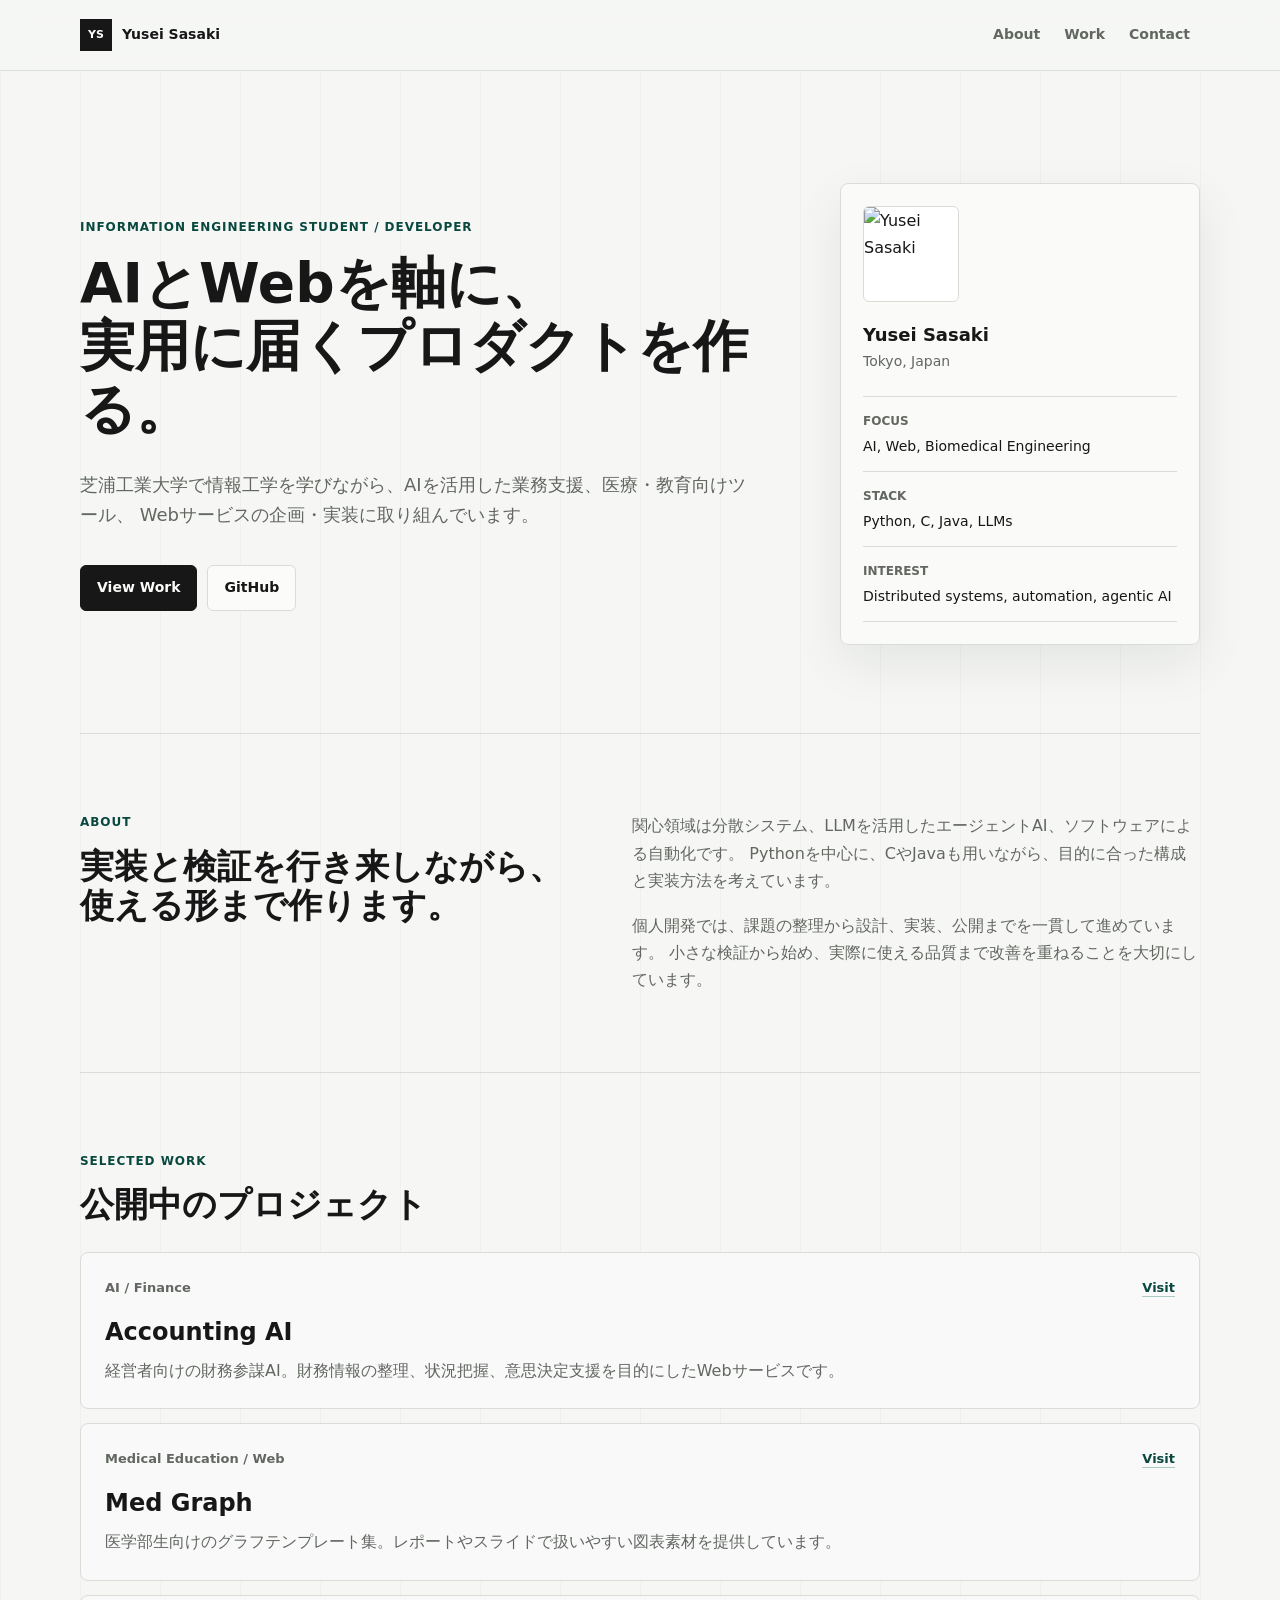
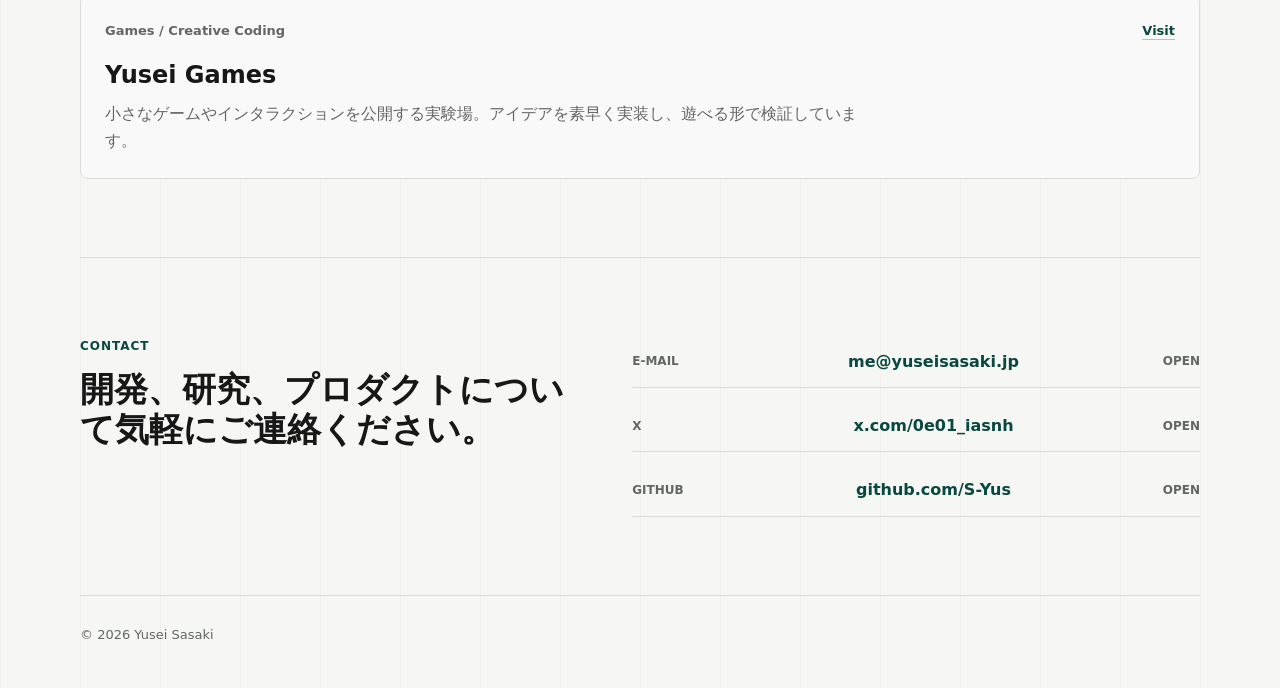
==== index.html @ c2717a56 "Align about section with technical interests" ====
<!DOCTYPE html>
<html lang="ja">
<head>
  <meta charset="UTF-8" />
  <meta name="viewport" content="width=device-width, initial-scale=1.0" />
  <meta
    name="description"
    content="Yusei Sasakiのポートフォリオ。AI、Web開発、医療・教育領域のプロジェクトを掲載しています。"
  />
  <meta property="og:title" content="Yusei Sasaki | Portfolio" />
  <meta
    property="og:description"
    content="AI、Web開発、医療・教育領域を中心にした開発実績とプロフィール。"
  />
  <meta property="og:type" content="website" />
  <meta property="og:url" content="https://yuseisasaki.jp" />
  <title>Yusei Sasaki | Portfolio</title>
  <link rel="preconnect" href="https://github.com" />
  <link rel="stylesheet" href="style.css?v=20260613-3" />
</head>
<body>
  <header class="site-header">
    <a class="brand" href="#top" aria-label="Yusei Sasaki home">
      <span class="brand-mark">YS</span>
      <span>Yusei Sasaki</span>
    </a>
    <nav class="nav" aria-label="Primary navigation">
      <a href="#about">About</a>
      <a href="#work">Work</a>
      <a href="#contact">Contact</a>
    </nav>
  </header>

  <main id="top">
    <section class="hero" aria-labelledby="hero-title">
      <div class="hero-copy">
        <p class="eyebrow">Information Engineering Student / Developer</p>
        <h1 id="hero-title">AIとWebを軸に、<span class="keep-word">実用に届く</span>プロダクトを作る。</h1>
        <p class="lead">
          芝浦工業大学で情報工学を学びながら、AIを活用した業務支援、医療・教育向けツール、
          Webサービスの企画・実装に取り組んでいます。
        </p>
        <div class="hero-actions" aria-label="Links">
          <a class="button primary" href="#work">View Work</a>
          <a class="button" href="https://github.com/S-Yus" target="_blank" rel="noopener noreferrer">
            GitHub
          </a>
        </div>
      </div>

      <aside class="profile-panel" aria-label="Profile summary">
        <img
          class="avatar"
          src="https://github.com/S-Yus.png"
          alt="Yusei Sasaki"
          width="96"
          height="96"
        />
        <div>
          <p class="profile-name">Yusei Sasaki</p>
          <p class="profile-text">Tokyo, Japan</p>
        </div>
        <dl class="facts">
          <div>
            <dt>Focus</dt>
            <dd>AI, Web, Biomedical Engineering</dd>
          </div>
          <div>
            <dt>Stack</dt>
            <dd>Python, C, Java, LLMs</dd>
          </div>
          <div>
            <dt>Interest</dt>
            <dd>Distributed systems, automation, agentic AI</dd>
          </div>
        </dl>
      </aside>
    </section>

    <section id="about" class="section split-section">
      <div>
        <p class="section-label">About</p>
        <h2>実装と検証を行き来しながら、使える形まで作ります。</h2>
      </div>
      <div class="section-body">
        <p>
          関心領域は分散システム、LLMを活用したエージェントAI、ソフトウェアによる自動化です。
          Pythonを中心に、CやJavaも用いながら、目的に合った構成と実装方法を考えています。
        </p>
        <p>
          個人開発では、課題の整理から設計、実装、公開までを一貫して進めています。
          小さな検証から始め、実際に使える品質まで改善を重ねることを大切にしています。
        </p>
      </div>
    </section>

    <section id="work" class="section">
      <div class="section-heading">
        <p class="section-label">Selected Work</p>
        <h2>公開中のプロジェクト</h2>
      </div>

      <div class="project-list">
        <article class="project-card">
          <div class="project-meta">
            <span>AI / Finance</span>
            <a href="https://accounting-ai.jp" target="_blank" rel="noopener noreferrer">Visit</a>
          </div>
          <h3>Accounting AI</h3>
          <p>
            経営者向けの財務参謀AI。財務情報の整理、状況把握、意思決定支援を目的にしたWebサービスです。
          </p>
        </article>

        <article class="project-card">
          <div class="project-meta">
            <span>Medical Education / Web</span>
            <a href="https://med-graph.com" target="_blank" rel="noopener noreferrer">Visit</a>
          </div>
          <h3>Med Graph</h3>
          <p>
            医学部生向けのグラフテンプレート集。レポートやスライドで扱いやすい図表素材を提供しています。
          </p>
        </article>

        <article class="project-card">
          <div class="project-meta">
            <span>Games / Creative Coding</span>
            <a href="https://yusei-games.com" target="_blank" rel="noopener noreferrer">Visit</a>
          </div>
          <h3>Yusei Games</h3>
          <p>
            小さなゲームやインタラクションを公開する実験場。アイデアを素早く実装し、遊べる形で検証しています。
          </p>
        </article>
      </div>
    </section>

    <section id="contact" class="section contact-section">
      <div>
        <p class="section-label">Contact</p>
        <h2>開発、研究、プロダクトについて気軽にご連絡ください。</h2>
      </div>
      <div class="contact-links">
        <a href="mailto:me@yuseisasaki.jp">
          <span>E-mail</span>
          me@yuseisasaki.jp
        </a>
        <a href="https://x.com/0e01_iasnh?s=11" target="_blank" rel="noopener noreferrer">
          <span>X</span>
          x.com/0e01_iasnh
        </a>
        <a href="https://github.com/S-Yus" target="_blank" rel="noopener noreferrer">
          <span>GitHub</span>
          github.com/S-Yus
        </a>
      </div>
    </section>
  </main>

  <footer class="footer">
    <p>&copy; <span id="year"></span> Yusei Sasaki</p>
  </footer>

  <script src="script.js?v=20260613-1"></script>
</body>
</html>
---- style.css ----
:root {
  --bg: #f6f7f5;
  --surface: #fbfbfa;
  --surface-strong: #ffffff;
  --ink: #171717;
  --muted: #626761;
  --line: #d9ddd6;
  --accent: #0f6b5f;
  --accent-dark: #08483f;
  --shadow: 0 18px 50px rgba(17, 24, 22, 0.08);
}

* {
  box-sizing: border-box;
}

html {
  scroll-behavior: smooth;
  scroll-padding-top: 96px;
}

body {
  margin: 0;
  font-family: Inter, ui-sans-serif, system-ui, -apple-system, BlinkMacSystemFont, "Segoe UI", sans-serif;
  color: var(--ink);
  background:
    linear-gradient(90deg, rgba(23, 23, 23, 0.026) 1px, transparent 1px),
    var(--bg);
  background-size: 80px 80px;
  line-height: 1.7;
  text-rendering: optimizeLegibility;
}

img {
  display: block;
  max-width: 100%;
}

a {
  color: inherit;
  text-decoration: none;
}

a:focus-visible,
button:focus-visible {
  outline: 3px solid rgba(15, 107, 95, 0.28);
  outline-offset: 3px;
}

.site-header {
  position: sticky;
  top: 0;
  z-index: 20;
  display: flex;
  align-items: center;
  justify-content: space-between;
  gap: 24px;
  padding: 16px max(24px, calc((100vw - 1120px) / 2));
  background: rgba(246, 247, 245, 0.9);
  border-bottom: 1px solid rgba(217, 221, 214, 0.86);
  backdrop-filter: blur(14px);
}

.brand {
  display: inline-flex;
  align-items: center;
  gap: 10px;
  min-width: max-content;
  font-size: 14px;
  font-weight: 700;
}

.brand-mark {
  display: grid;
  place-items: center;
  width: 32px;
  height: 32px;
  border: 1px solid var(--ink);
  background: var(--ink);
  color: var(--surface);
  font-size: 11px;
}

.nav {
  display: flex;
  align-items: center;
  gap: 4px;
}

.nav a {
  padding: 7px 10px;
  color: var(--muted);
  font-size: 14px;
  font-weight: 600;
}

.nav a:hover {
  color: var(--ink);
}

main {
  width: min(1120px, calc(100% - 48px));
  margin: 0 auto;
}

.hero {
  display: grid;
  grid-template-columns: minmax(0, 1fr) 360px;
  gap: 64px;
  align-items: center;
  padding: 112px 0 88px;
}

.hero-copy {
  max-width: 720px;
}

.eyebrow,
.section-label {
  margin: 0 0 14px;
  color: var(--accent-dark);
  font-size: 12px;
  font-weight: 800;
  letter-spacing: 0.08em;
  text-transform: uppercase;
}

.hero h1,
.section h2 {
  margin: 0;
  max-width: 760px;
  font-weight: 760;
  line-height: 1.15;
}

.hero h1 {
  font-size: clamp(44px, 4.3vw, 56px);
  max-width: 720px;
}

.keep-word {
  white-space: nowrap;
}

.lead {
  max-width: 670px;
  margin: 28px 0 0;
  color: var(--muted);
  font-size: 18px;
}

.hero-actions {
  display: flex;
  flex-wrap: wrap;
  gap: 10px;
  margin-top: 34px;
}

.button {
  display: inline-flex;
  align-items: center;
  justify-content: center;
  min-height: 44px;
  padding: 10px 16px;
  border: 1px solid var(--line);
  border-radius: 6px;
  background: var(--surface);
  color: var(--ink);
  font-size: 14px;
  font-weight: 750;
  transition: border-color 160ms ease, background 160ms ease, color 160ms ease, transform 160ms ease;
}

.button:hover {
  border-color: var(--ink);
  transform: translateY(-1px);
}

.button.primary {
  border-color: var(--ink);
  background: var(--ink);
  color: var(--surface);
}

.button.primary:hover {
  background: var(--accent-dark);
  border-color: var(--accent-dark);
}

.profile-panel {
  padding: 22px;
  border: 1px solid var(--line);
  border-radius: 8px;
  background: rgba(251, 251, 250, 0.9);
  box-shadow: var(--shadow);
}

.avatar {
  width: 96px;
  height: 96px;
  border-radius: 6px;
  border: 1px solid var(--line);
  background: var(--surface-strong);
  object-fit: cover;
}

.profile-name {
  margin: 18px 0 0;
  font-size: 18px;
  font-weight: 780;
}

.profile-text {
  margin: 0;
  color: var(--muted);
  font-size: 14px;
}

.facts {
  display: grid;
  gap: 0;
  margin: 22px 0 0;
  border-top: 1px solid var(--line);
}

.facts div {
  padding: 14px 0;
  border-bottom: 1px solid var(--line);
}

.facts dt {
  color: var(--muted);
  font-size: 12px;
  font-weight: 750;
  text-transform: uppercase;
}

.facts dd {
  margin: 4px 0 0;
  font-size: 14px;
  line-height: 1.55;
}

.section {
  padding: 78px 0;
  border-top: 1px solid var(--line);
}

.split-section,
.contact-section {
  display: grid;
  grid-template-columns: 0.86fr 1fr;
  gap: 64px;
}

.section h2 {
  font-size: 34px;
}

.section-body {
  display: grid;
  gap: 18px;
}

.section-body p {
  margin: 0;
  color: var(--muted);
}

.section-heading {
  margin-bottom: 28px;
}

.project-list {
  display: grid;
  gap: 14px;
}

.project-card {
  padding: 24px;
  border: 1px solid var(--line);
  border-radius: 8px;
  background: rgba(251, 251, 250, 0.82);
  transition: border-color 160ms ease, background 160ms ease, transform 160ms ease;
}

.project-card:hover {
  border-color: rgba(23, 23, 23, 0.55);
  background: var(--surface-strong);
  transform: translateY(-2px);
}

.project-meta {
  display: flex;
  align-items: center;
  justify-content: space-between;
  gap: 16px;
  margin-bottom: 18px;
  color: var(--muted);
  font-size: 13px;
  font-weight: 700;
}

.project-meta a {
  color: var(--accent-dark);
  text-decoration: underline;
  text-decoration-color: rgba(15, 107, 95, 0.34);
  text-underline-offset: 4px;
}

.project-card h3 {
  margin: 0;
  font-size: 24px;
  line-height: 1.25;
}

.project-card p {
  max-width: 760px;
  margin: 10px 0 0;
  color: var(--muted);
}

.contact-links {
  display: grid;
  align-content: start;
  gap: 12px;
}

.contact-links a {
  display: flex;
  align-items: center;
  justify-content: space-between;
  gap: 18px;
  min-height: 52px;
  padding: 12px 0;
  border-bottom: 1px solid var(--line);
  color: var(--accent-dark);
  font-weight: 750;
}

.contact-links span {
  min-width: 72px;
  color: var(--muted);
  font-size: 12px;
  font-weight: 800;
  text-transform: uppercase;
}

.contact-links a::after {
  content: "open";
  color: var(--muted);
  font-size: 12px;
  font-weight: 700;
  text-transform: uppercase;
}

.footer {
  width: min(1120px, calc(100% - 48px));
  margin: 0 auto;
  padding: 28px 0 42px;
  border-top: 1px solid var(--line);
  color: var(--muted);
  font-size: 13px;
}

.footer p {
  margin: 0;
}

@media (max-width: 900px) {
  .hero,
  .split-section,
  .contact-section {
    grid-template-columns: 1fr;
    gap: 34px;
  }

  .hero {
    min-height: auto;
    padding: 72px 0 64px;
  }

  .profile-panel {
    max-width: 520px;
  }

  .hero h1 {
    font-size: 48px;
  }
}

@media (max-width: 620px) {
  .site-header {
    align-items: flex-start;
    flex-direction: column;
    gap: 12px;
    padding: 14px 20px;
  }

  .nav {
    width: 100%;
    justify-content: space-between;
  }

  .nav a {
    padding-inline: 0;
  }

  main,
  .footer {
    width: min(100% - 32px, 1120px);
  }

  .hero {
    padding-top: 54px;
  }

  .hero h1 {
    font-size: 38px;
  }

  .section {
    padding: 58px 0;
  }

  .section h2 {
    font-size: 28px;
  }

  .project-card {
    padding: 20px;
  }

  .project-meta {
    align-items: flex-start;
    flex-direction: column;
    gap: 8px;
  }

  .contact-links a {
    align-items: flex-start;
    flex-direction: column;
    gap: 4px;
  }
}
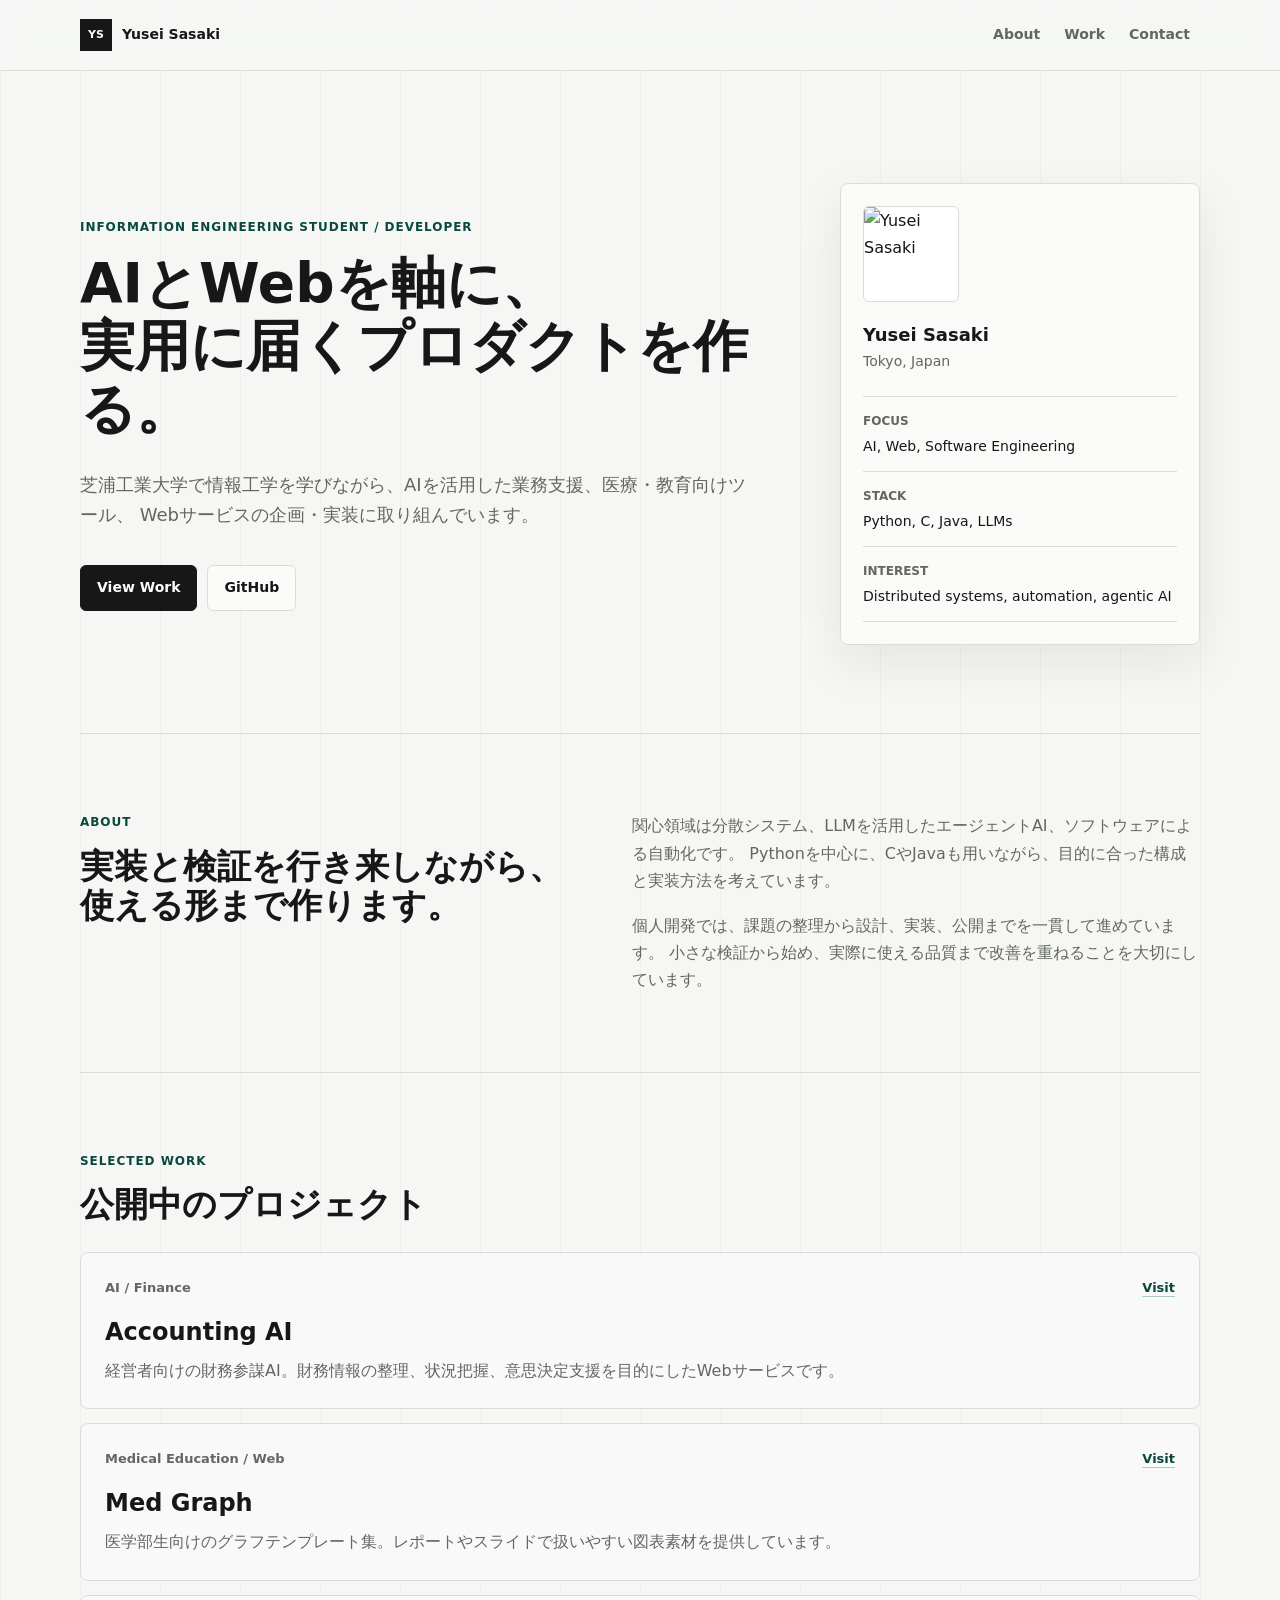
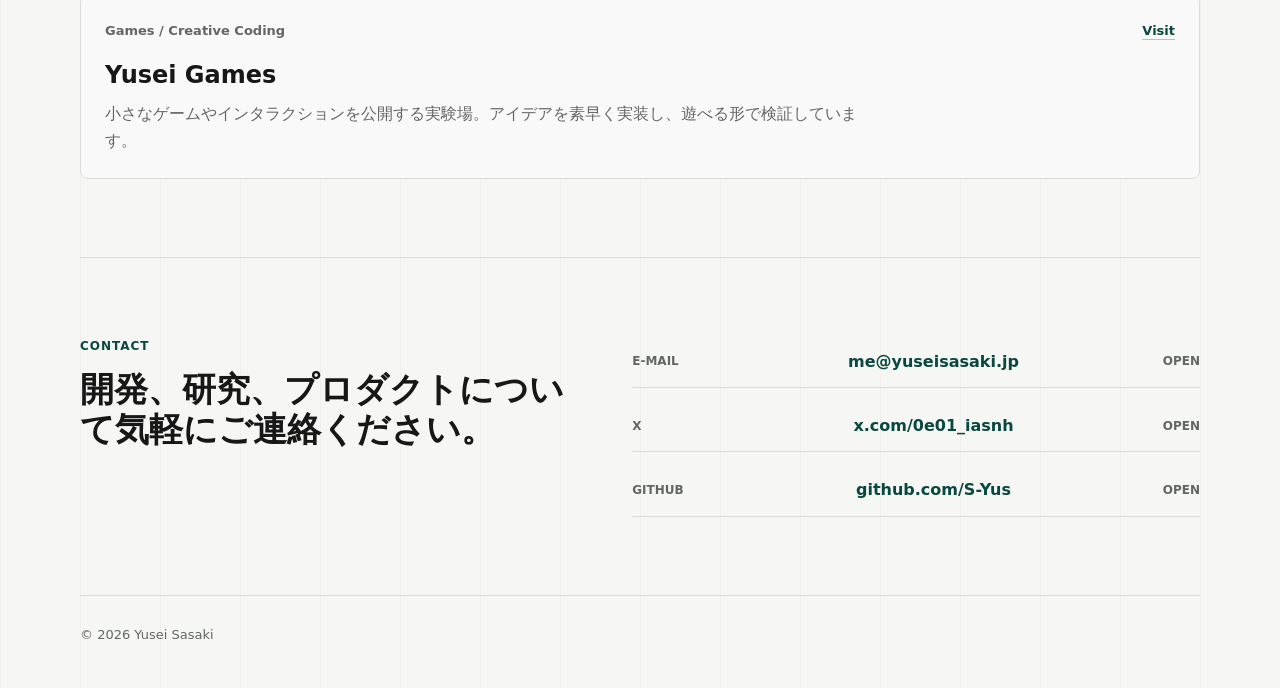
==== commit 4939bda9: "Update profile focus" ====
--- a/index.html
+++ b/index.html
@@ -63,7 +63,7 @@
         <dl class="facts">
           <div>
             <dt>Focus</dt>
-            <dd>AI, Web, Biomedical Engineering</dd>
+            <dd>AI, Web, Software Engineering</dd>
           </div>
           <div>
             <dt>Stack</dt>
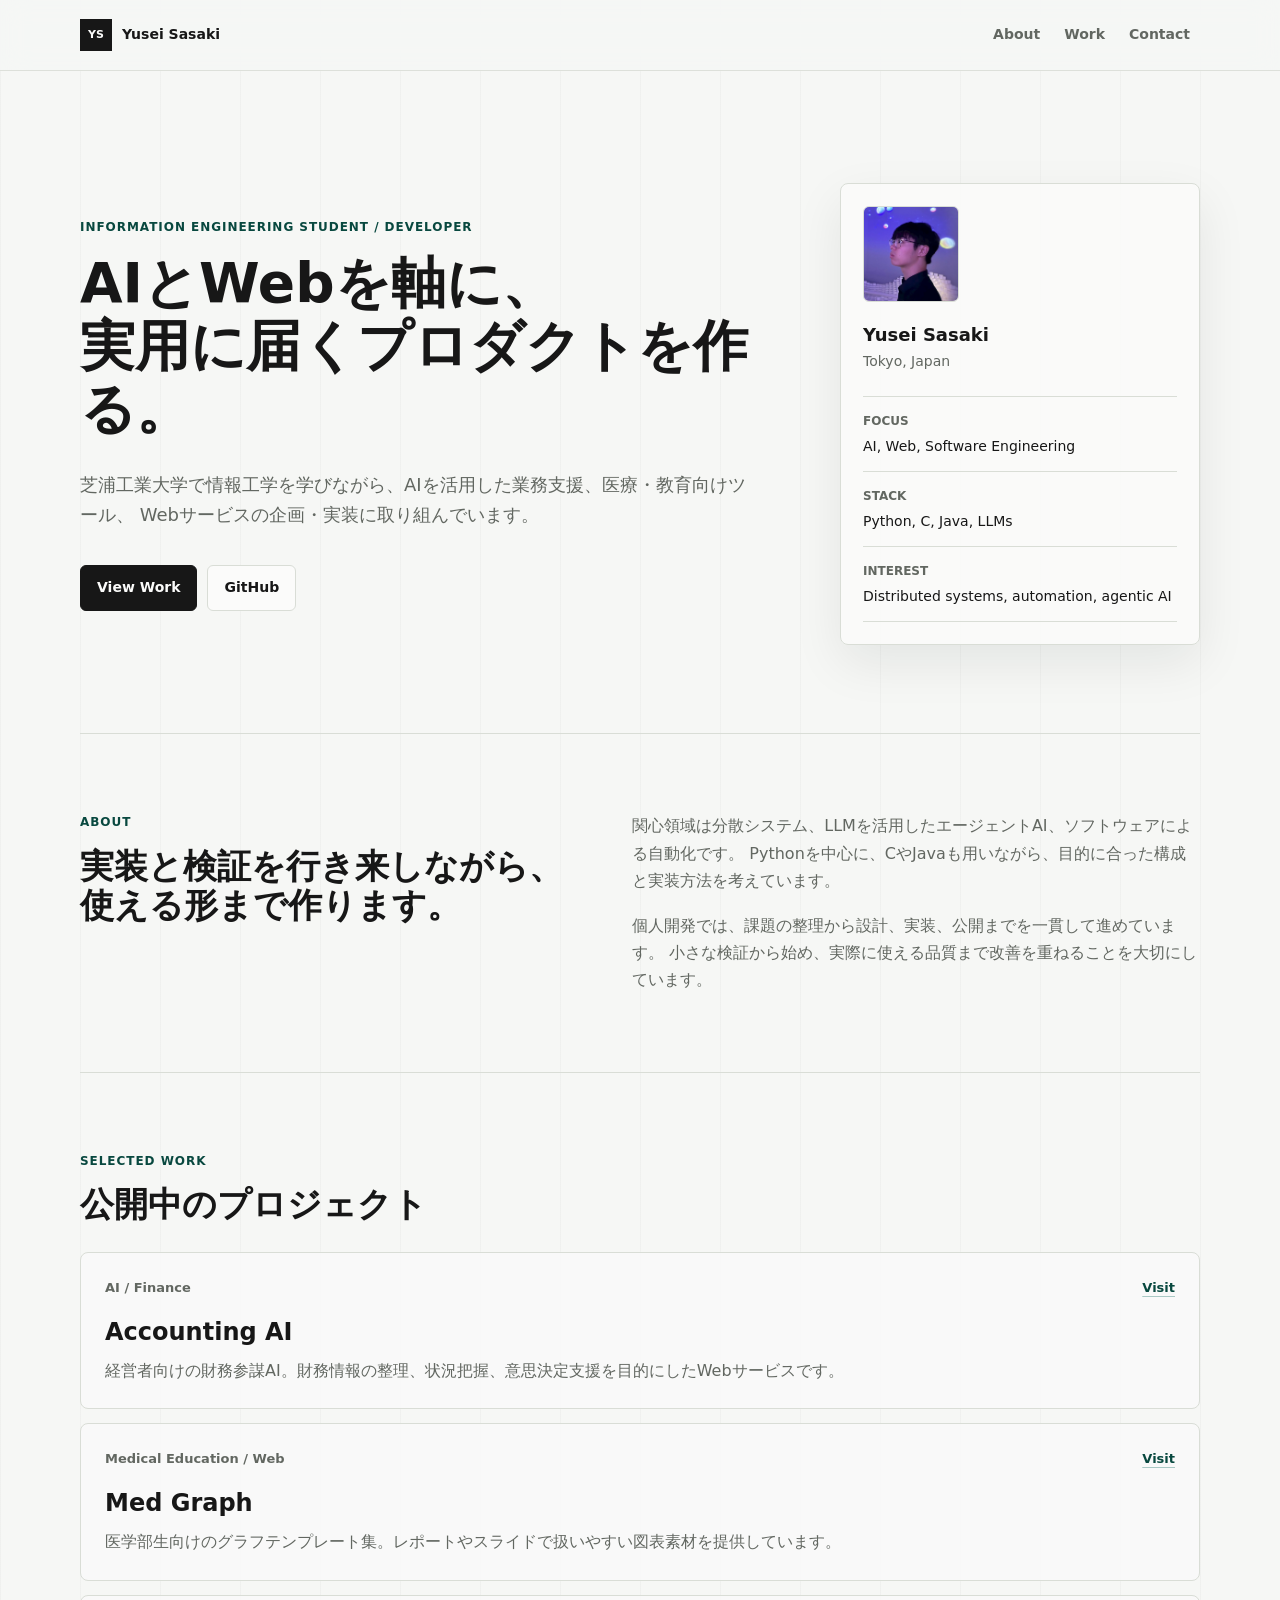
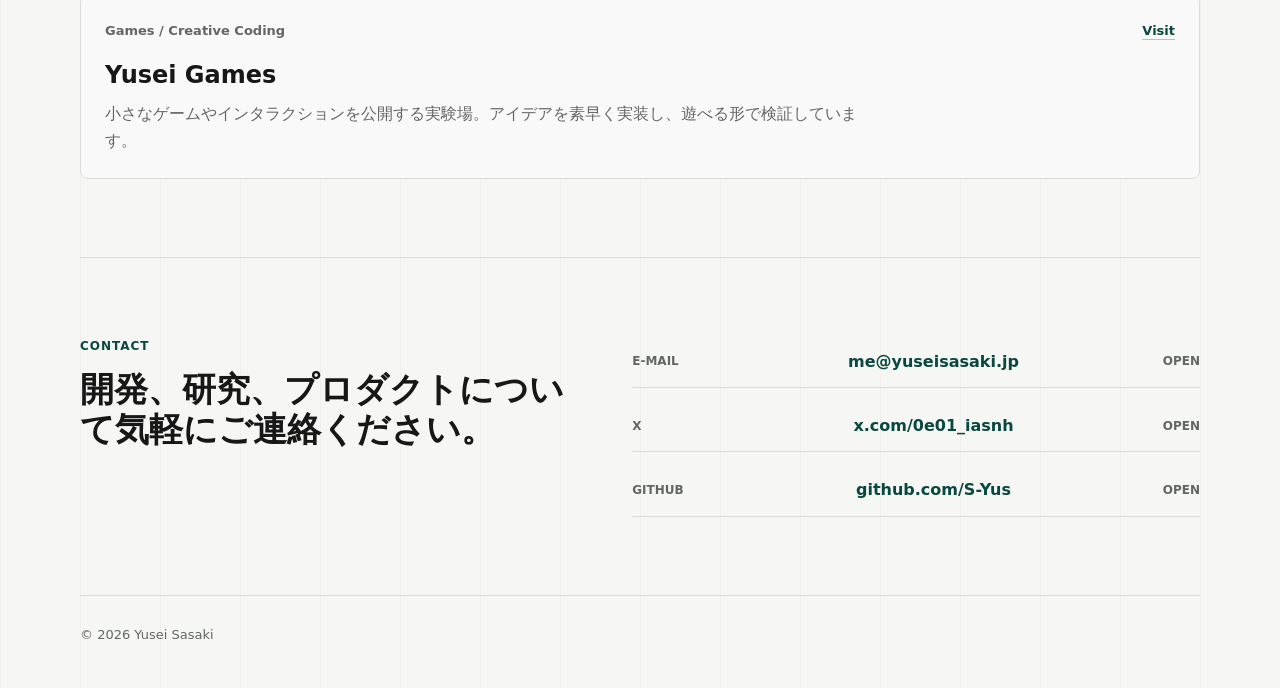
==== commit 1a4cafd9: "Update profile photo" ====
--- a/index.html
+++ b/index.html
@@ -16,7 +16,7 @@
   <meta property="og:url" content="https://yuseisasaki.jp" />
   <title>Yusei Sasaki | Portfolio</title>
   <link rel="preconnect" href="https://github.com" />
-  <link rel="stylesheet" href="style.css?v=20260613-3" />
+  <link rel="stylesheet" href="style.css?v=20260615-1" />
 </head>
 <body>
   <header class="site-header">
@@ -51,7 +51,7 @@
       <aside class="profile-panel" aria-label="Profile summary">
         <img
           class="avatar"
-          src="https://github.com/S-Yus.png"
+          src="assets/profile.jpg"
           alt="Yusei Sasaki"
           width="96"
           height="96"
--- a/style.css
+++ b/style.css
@@ -123,6 +123,7 @@
   font-weight: 800;
   letter-spacing: 0.08em;
   text-transform: uppercase;
+  word-break: keep-all;
 }
 
 .hero h1,
@@ -239,6 +240,7 @@
   margin: 4px 0 0;
   font-size: 14px;
   line-height: 1.55;
+  word-break: keep-all;
 }
 
 .section {
@@ -299,6 +301,7 @@
   color: var(--muted);
   font-size: 13px;
   font-weight: 700;
+  word-break: keep-all;
 }
 
 .project-meta a {
@@ -344,6 +347,7 @@
   font-size: 12px;
   font-weight: 800;
   text-transform: uppercase;
+  word-break: keep-all;
 }
 
 .contact-links a::after {
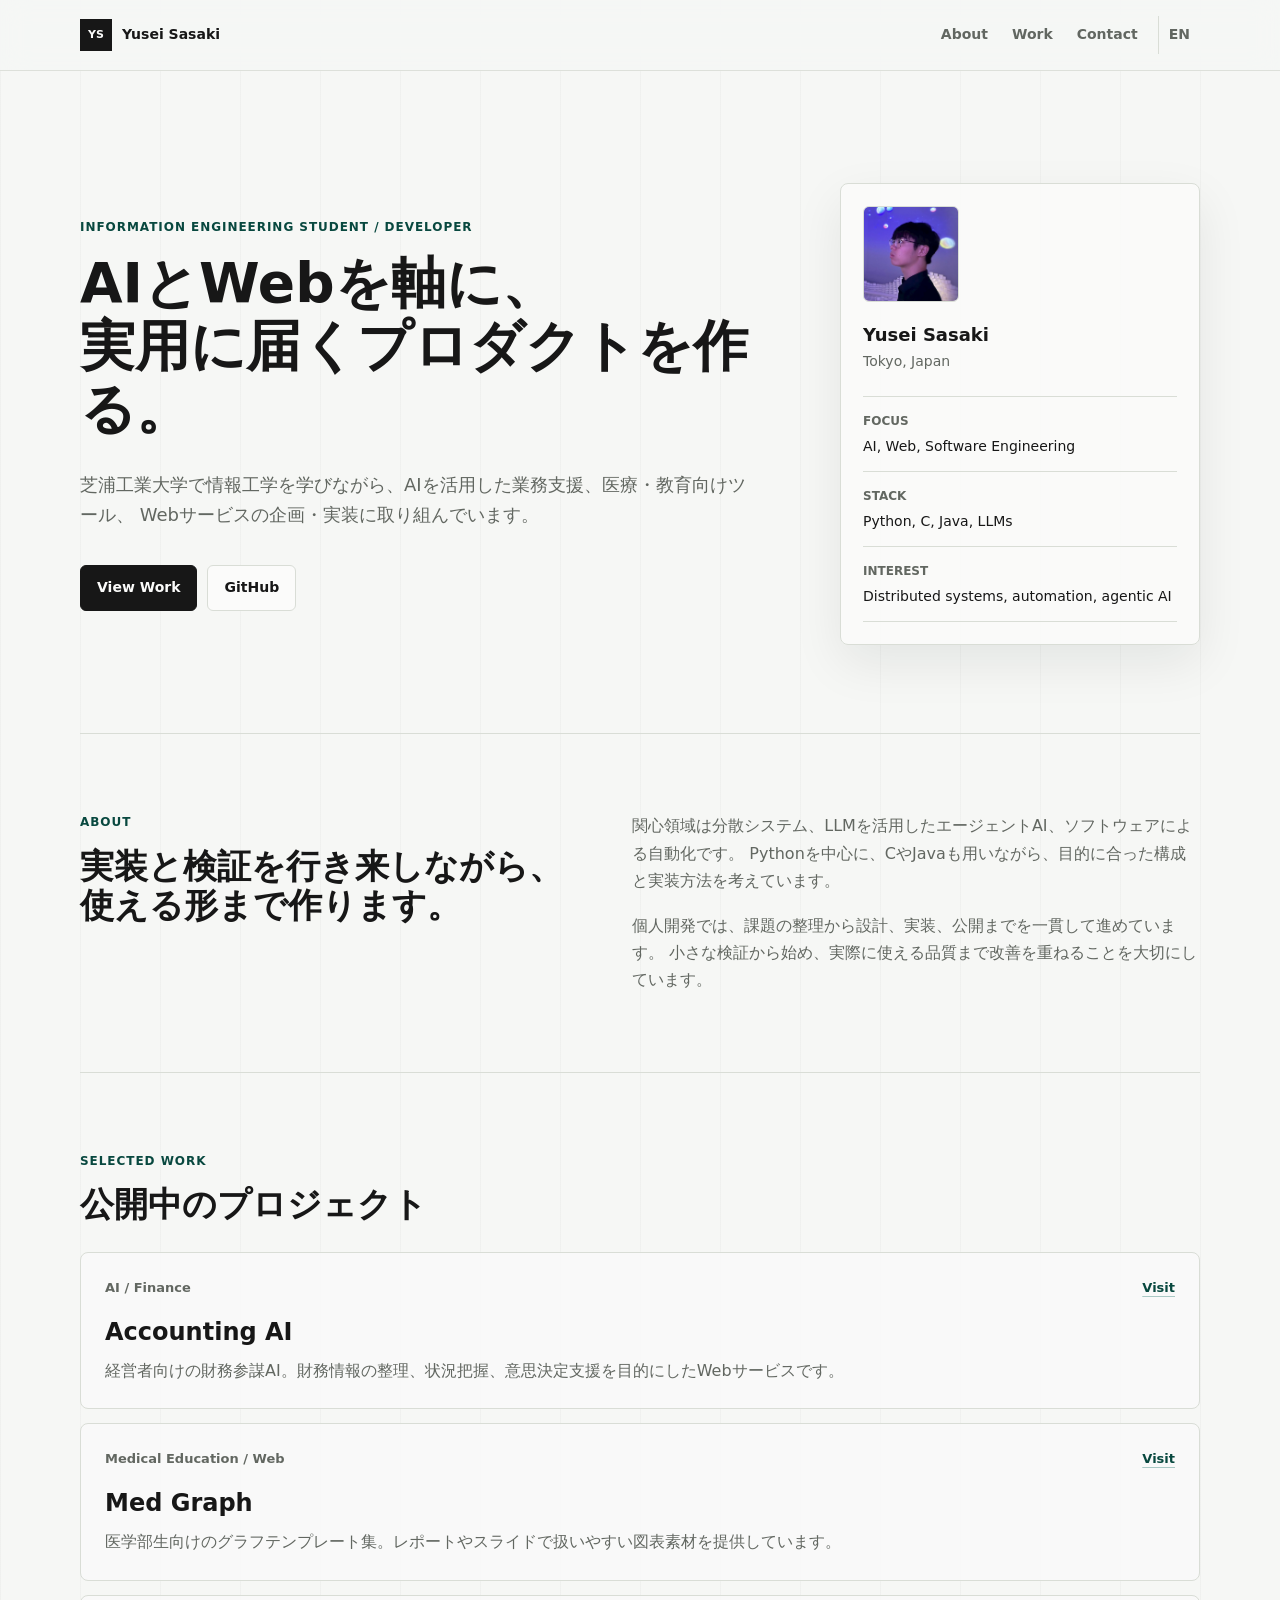
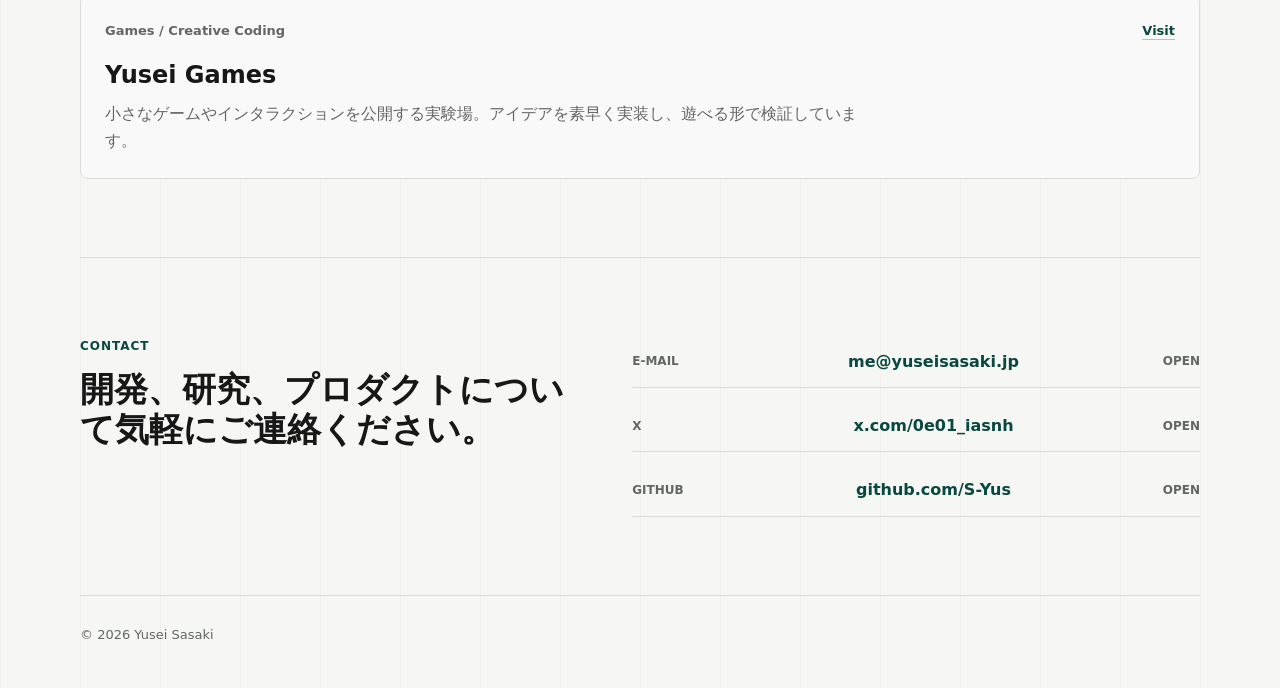
==== commit b70afaa2: "Add English portfolio page" ====
--- a/index.html
+++ b/index.html
@@ -15,8 +15,10 @@
   <meta property="og:type" content="website" />
   <meta property="og:url" content="https://yuseisasaki.jp" />
   <title>Yusei Sasaki | Portfolio</title>
+  <link rel="alternate" hreflang="ja" href="https://yuseisasaki.jp/" />
+  <link rel="alternate" hreflang="en" href="https://yuseisasaki.jp/en.html" />
   <link rel="preconnect" href="https://github.com" />
-  <link rel="stylesheet" href="style.css?v=20260615-1" />
+  <link rel="stylesheet" href="style.css?v=20260716-1" />
 </head>
 <body>
   <header class="site-header">
@@ -28,6 +30,7 @@
       <a href="#about">About</a>
       <a href="#work">Work</a>
       <a href="#contact">Contact</a>
+      <a class="language-link" href="en.html" lang="en">EN</a>
     </nav>
   </header>
 
--- a/style.css
+++ b/style.css
@@ -98,6 +98,12 @@
   color: var(--ink);
 }
 
+.language-link {
+  margin-left: 6px;
+  border-left: 1px solid var(--line);
+  padding-left: 16px;
+}
+
 main {
   width: min(1120px, calc(100% - 48px));
   margin: 0 auto;
@@ -410,6 +416,12 @@
     padding-inline: 0;
   }
 
+  .language-link {
+    margin-left: 0;
+    border-left: 0;
+    padding-left: 0;
+  }
+
   main,
   .footer {
     width: min(100% - 32px, 1120px);
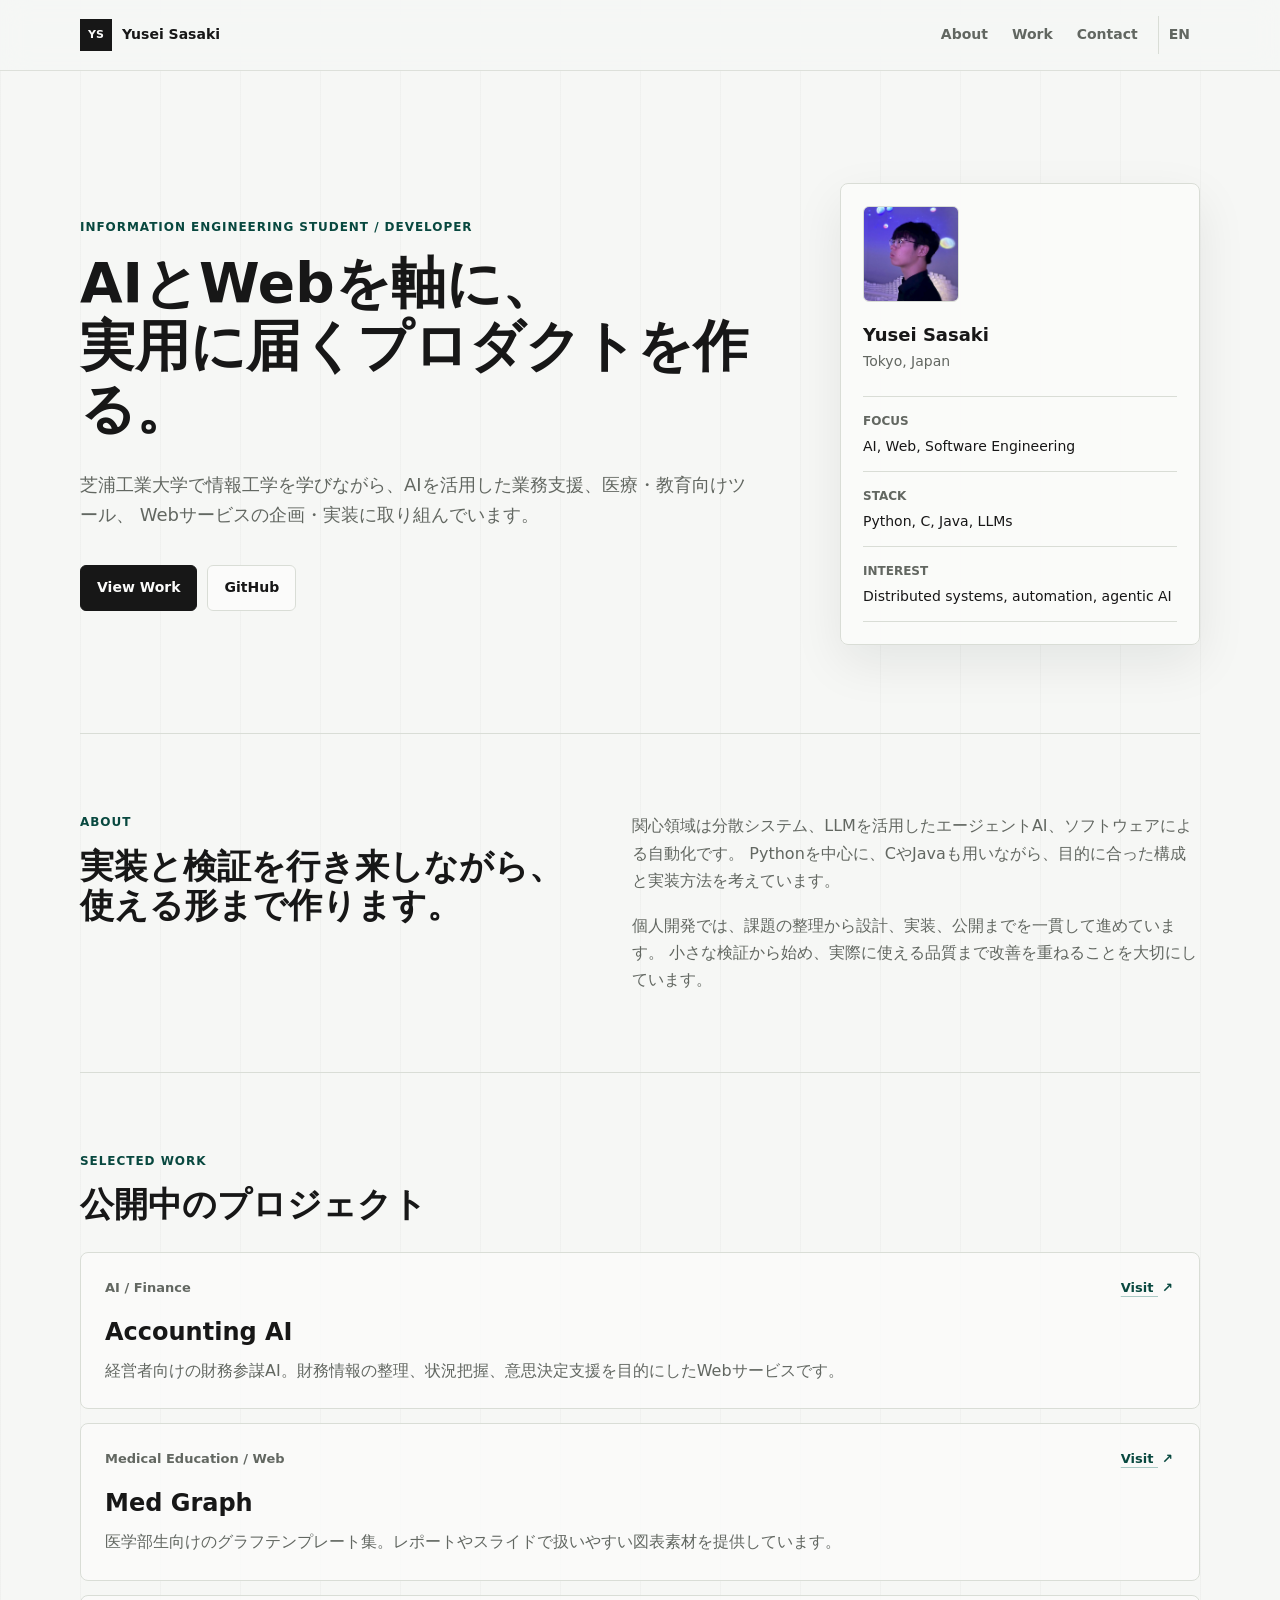
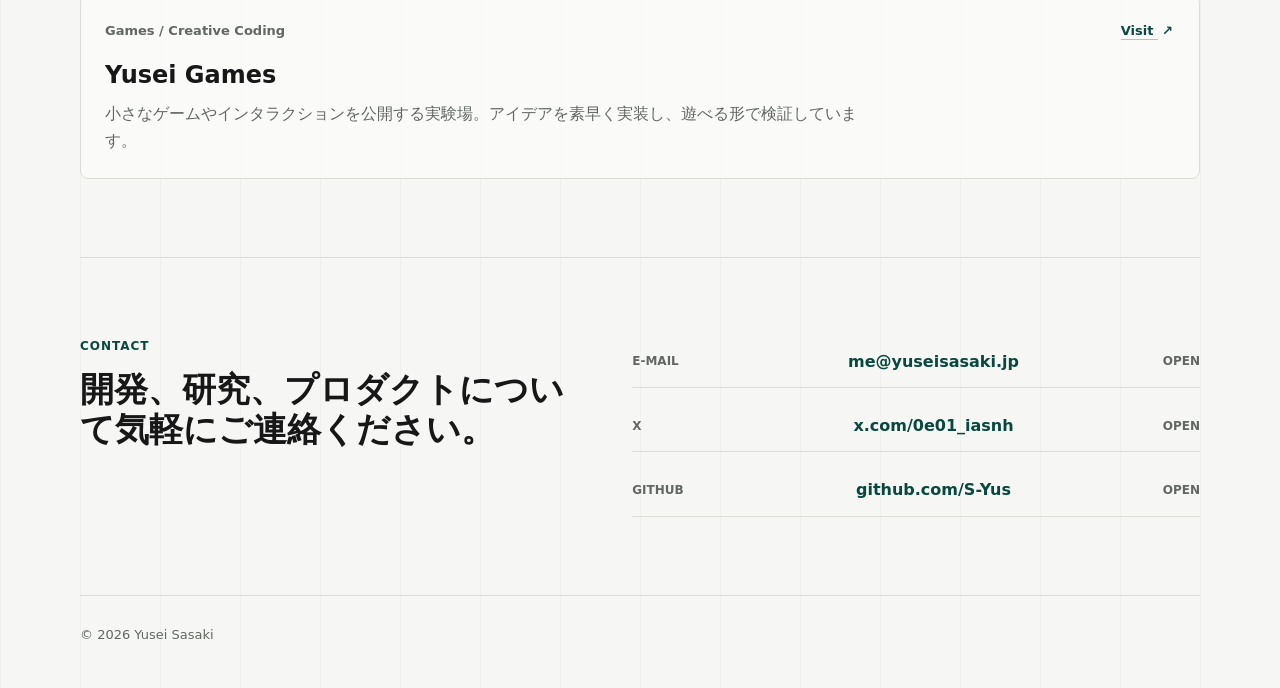
==== commit bd9d53c9: "Add subtle motion and active section navigation" ====
--- a/index.html
+++ b/index.html
@@ -18,9 +18,10 @@
   <link rel="alternate" hreflang="ja" href="https://yuseisasaki.jp/" />
   <link rel="alternate" hreflang="en" href="https://yuseisasaki.jp/en.html" />
   <link rel="preconnect" href="https://github.com" />
-  <link rel="stylesheet" href="style.css?v=20260716-1" />
+  <link rel="stylesheet" href="style.css?v=20261114-1" />
 </head>
 <body>
+  <div class="grid-signals" aria-hidden="true"><i></i><i></i><i></i></div>
   <header class="site-header">
     <a class="brand" href="#top" aria-label="Yusei Sasaki home">
       <span class="brand-mark">YS</span>
@@ -107,7 +108,7 @@
         <article class="project-card">
           <div class="project-meta">
             <span>AI / Finance</span>
-            <a href="https://accounting-ai.jp" target="_blank" rel="noopener noreferrer">Visit</a>
+            <a href="https://accounting-ai.jp" target="_blank" rel="noopener noreferrer">Visit <span class="visit-arrow" aria-hidden="true">&#8599;</span></a>
           </div>
           <h3>Accounting AI</h3>
           <p>
@@ -118,7 +119,7 @@
         <article class="project-card">
           <div class="project-meta">
             <span>Medical Education / Web</span>
-            <a href="https://med-graph.com" target="_blank" rel="noopener noreferrer">Visit</a>
+            <a href="https://med-graph.com" target="_blank" rel="noopener noreferrer">Visit <span class="visit-arrow" aria-hidden="true">&#8599;</span></a>
           </div>
           <h3>Med Graph</h3>
           <p>
@@ -129,7 +130,7 @@
         <article class="project-card">
           <div class="project-meta">
             <span>Games / Creative Coding</span>
-            <a href="https://yusei-games.com" target="_blank" rel="noopener noreferrer">Visit</a>
+            <a href="https://yusei-games.com" target="_blank" rel="noopener noreferrer">Visit <span class="visit-arrow" aria-hidden="true">&#8599;</span></a>
           </div>
           <h3>Yusei Games</h3>
           <p>
@@ -165,6 +166,6 @@
     <p>&copy; <span id="year"></span> Yusei Sasaki</p>
   </footer>
 
-  <script src="script.js?v=20260613-1"></script>
+  <script src="script.js?v=20261114-1"></script>
 </body>
 </html>
--- a/style.css
+++ b/style.css
@@ -16,10 +16,11 @@
 
 html {
   scroll-behavior: smooth;
-  scroll-padding-top: 96px;
+  scroll-padding-top: var(--anchor-offset, 96px);
 }
 
 body {
+  isolation: isolate;
   margin: 0;
   font-family: Inter, ui-sans-serif, system-ui, -apple-system, BlinkMacSystemFont, "Segoe UI", sans-serif;
   color: var(--ink);
@@ -88,6 +89,7 @@
 }
 
 .nav a {
+  position: relative;
   padding: 7px 10px;
   color: var(--muted);
   font-size: 14px;
@@ -96,6 +98,27 @@
 
 .nav a:hover {
   color: var(--ink);
+}
+
+.nav a[aria-current="location"] {
+  color: var(--accent-dark);
+}
+
+.nav a[href^="#"]::after {
+  content: "";
+  position: absolute;
+  bottom: 1px;
+  left: 10px;
+  right: 10px;
+  height: 2px;
+  background: var(--accent);
+  transform: scaleX(0);
+  transform-origin: left;
+  transition: transform 180ms ease;
+}
+
+.nav a[aria-current="location"]::after {
+  transform: scaleX(1);
 }
 
 .language-link {
@@ -105,6 +128,8 @@
 }
 
 main {
+  position: relative;
+  z-index: 1;
   width: min(1120px, calc(100% - 48px));
   margin: 0 auto;
 }
@@ -285,17 +310,64 @@
 }
 
 .project-card {
+  position: relative;
   padding: 24px;
   border: 1px solid var(--line);
   border-radius: 8px;
   background: rgba(251, 251, 250, 0.82);
-  transition: border-color 160ms ease, background 160ms ease, transform 160ms ease;
-}
-
-.project-card:hover {
+  transition: border-color 160ms ease, background 160ms ease;
+}
+
+.project-card:focus-within,
+.project-card:active {
   border-color: rgba(23, 23, 23, 0.55);
   background: var(--surface-strong);
-  transform: translateY(-2px);
+}
+
+.project-card::before {
+  content: "";
+  position: absolute;
+  top: 20px;
+  bottom: 20px;
+  left: -1px;
+  width: 2px;
+  background: var(--accent);
+  transform: scaleY(0);
+  transform-origin: top;
+  transition: transform 220ms ease;
+  pointer-events: none;
+}
+
+.visit-arrow {
+  display: inline-block;
+  width: 1em;
+  margin-left: 4px;
+  transition: transform 180ms ease;
+}
+
+.project-card:focus-within::before,
+.project-card:active::before {
+  transform: scaleY(1);
+}
+
+.project-card:focus-within .visit-arrow,
+.project-card:active .visit-arrow {
+  transform: translate(2px, -2px);
+}
+
+@media (hover: hover) and (pointer: fine) {
+  .project-card:hover {
+    border-color: rgba(23, 23, 23, 0.55);
+    background: var(--surface-strong);
+  }
+
+  .project-card:hover::before {
+    transform: scaleY(1);
+  }
+
+  .project-card:hover .visit-arrow {
+    transform: translate(2px, -2px);
+  }
 }
 
 .project-meta {
@@ -365,6 +437,8 @@
 }
 
 .footer {
+  position: relative;
+  z-index: 1;
   width: min(1120px, calc(100% - 48px));
   margin: 0 auto;
   padding: 28px 0 42px;
@@ -400,6 +474,14 @@
 }
 
 @media (max-width: 620px) {
+  html {
+    scroll-padding-top: var(--anchor-offset, 136px);
+  }
+
+  .nav a[href^="#"]::after {
+    left: 0;
+    right: 0;
+  }
   .site-header {
     align-items: flex-start;
     flex-direction: column;
@@ -459,3 +541,74 @@
     gap: 4px;
   }
 }
+
+.grid-signals {
+  position: fixed;
+  inset: 0;
+  overflow: hidden;
+  z-index: 0;
+  pointer-events: none;
+}
+
+.grid-signals i {
+  position: absolute;
+  top: 0;
+  left: 80px;
+  width: 1px;
+  height: 100px;
+  background: linear-gradient(transparent, rgba(15, 107, 95, 0.35), transparent);
+  opacity: 0;
+}
+
+.grid-signals i:nth-child(2) {
+  left: 320px;
+  animation-delay: 100ms;
+}
+
+.grid-signals i:nth-child(3) {
+  left: 800px;
+  animation-delay: 200ms;
+}
+
+@keyframes grid-pass {
+  0% { transform: translateY(-100px); opacity: 0; }
+  15%, 65% { opacity: 1; }
+  100% { transform: translateY(85vh); opacity: 0; }
+}
+
+@keyframes intro-enter {
+  from { opacity: 0.35; transform: translateY(8px); }
+  to { opacity: 1; transform: translateY(0); }
+}
+
+@media (prefers-reduced-motion: no-preference) {
+  .grid-signals i {
+    animation-name: grid-pass;
+    animation-duration: 1000ms;
+    animation-timing-function: ease-out;
+    animation-fill-mode: both;
+  }
+
+  .hero h1,
+  .hero .lead,
+  .hero-actions,
+  .profile-panel {
+    animation: intro-enter 360ms ease-out backwards;
+  }
+
+  .hero .lead { animation-delay: 60ms; }
+  .hero-actions { animation-delay: 120ms; }
+  .profile-panel { animation-delay: 180ms; }
+}
+
+@media (prefers-reduced-motion: reduce) {
+  html { scroll-behavior: auto; }
+
+  .nav a::after,
+  .button,
+  .project-card,
+  .project-card::before,
+  .visit-arrow {
+    transition: none;
+  }
+}
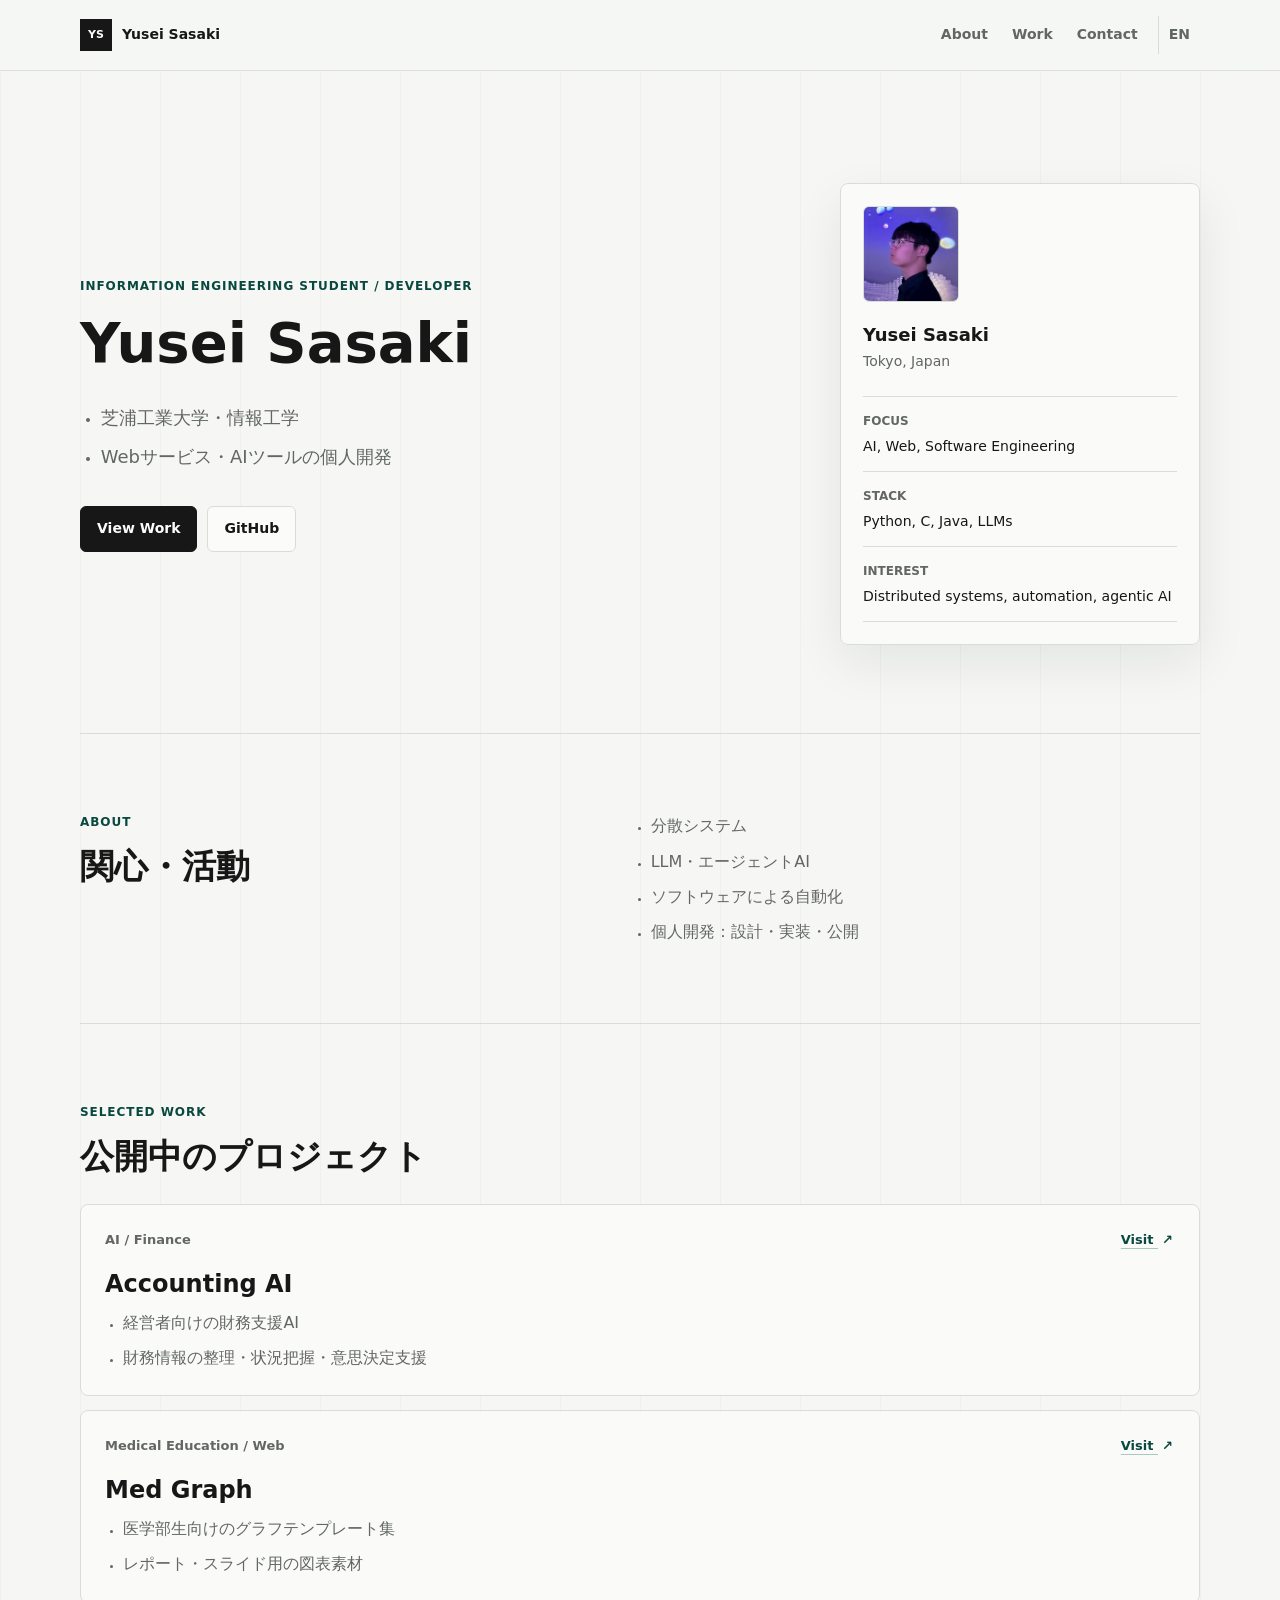
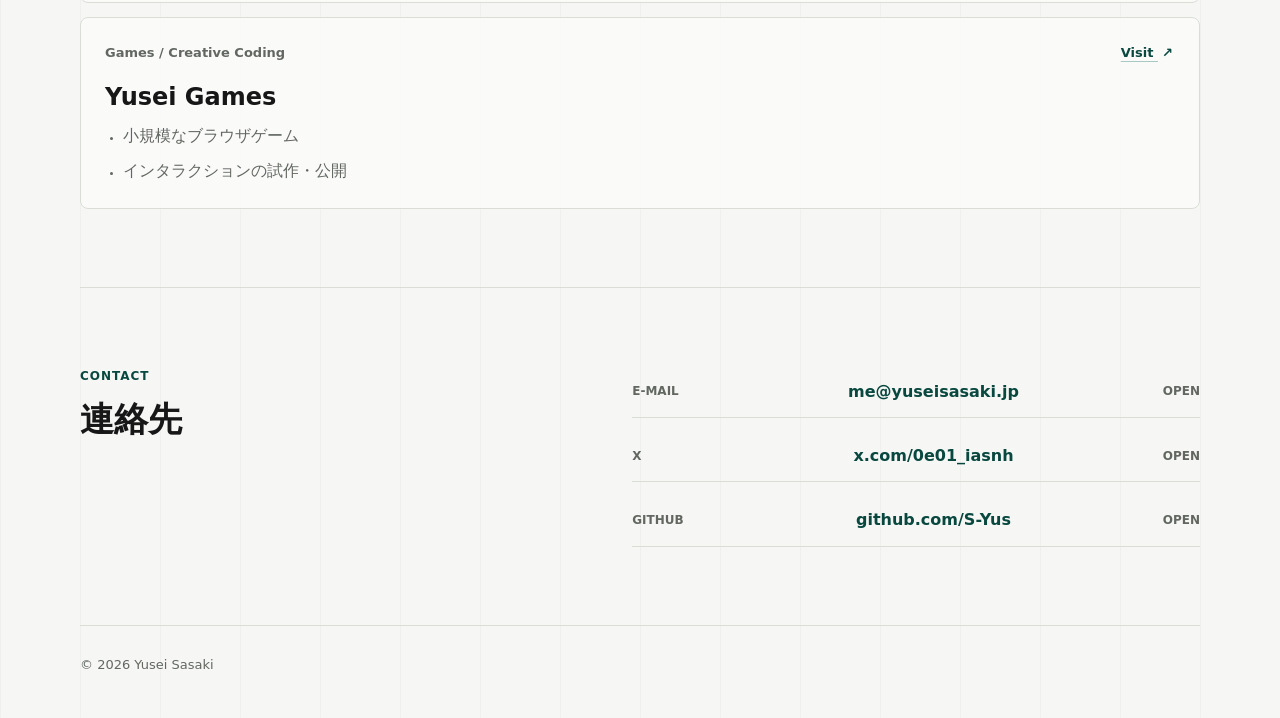
==== commit 3e8c86f2: "Replace promotional copy with concise profile facts" ====
--- a/index.html
+++ b/index.html
@@ -18,7 +18,7 @@
   <link rel="alternate" hreflang="ja" href="https://yuseisasaki.jp/" />
   <link rel="alternate" hreflang="en" href="https://yuseisasaki.jp/en.html" />
   <link rel="preconnect" href="https://github.com" />
-  <link rel="stylesheet" href="style.css?v=20261114-1" />
+  <link rel="stylesheet" href="style.css?v=20261114-2" />
 </head>
 <body>
   <div class="grid-signals" aria-hidden="true"><i></i><i></i><i></i></div>
@@ -39,11 +39,11 @@
     <section class="hero" aria-labelledby="hero-title">
       <div class="hero-copy">
         <p class="eyebrow">Information Engineering Student / Developer</p>
-        <h1 id="hero-title">AIとWebを軸に、<span class="keep-word">実用に届く</span>プロダクトを作る。</h1>
-        <p class="lead">
-          芝浦工業大学で情報工学を学びながら、AIを活用した業務支援、医療・教育向けツール、
-          Webサービスの企画・実装に取り組んでいます。
-        </p>
+        <h1 id="hero-title">Yusei Sasaki</h1>
+        <ul class="fact-list lead">
+          <li>芝浦工業大学・情報工学</li>
+          <li>Webサービス・AIツールの個人開発</li>
+        </ul>
         <div class="hero-actions" aria-label="Links">
           <a class="button primary" href="#work">View Work</a>
           <a class="button" href="https://github.com/S-Yus" target="_blank" rel="noopener noreferrer">
@@ -84,17 +84,15 @@
     <section id="about" class="section split-section">
       <div>
         <p class="section-label">About</p>
-        <h2>実装と検証を行き来しながら、使える形まで作ります。</h2>
+        <h2>関心・活動</h2>
       </div>
       <div class="section-body">
-        <p>
-          関心領域は分散システム、LLMを活用したエージェントAI、ソフトウェアによる自動化です。
-          Pythonを中心に、CやJavaも用いながら、目的に合った構成と実装方法を考えています。
-        </p>
-        <p>
-          個人開発では、課題の整理から設計、実装、公開までを一貫して進めています。
-          小さな検証から始め、実際に使える品質まで改善を重ねることを大切にしています。
-        </p>
+        <ul class="fact-list">
+          <li>分散システム</li>
+          <li>LLM・エージェントAI</li>
+          <li>ソフトウェアによる自動化</li>
+          <li>個人開発：設計・実装・公開</li>
+        </ul>
       </div>
     </section>
 
@@ -111,9 +109,10 @@
             <a href="https://accounting-ai.jp" target="_blank" rel="noopener noreferrer">Visit <span class="visit-arrow" aria-hidden="true">&#8599;</span></a>
           </div>
           <h3>Accounting AI</h3>
-          <p>
-            経営者向けの財務参謀AI。財務情報の整理、状況把握、意思決定支援を目的にしたWebサービスです。
-          </p>
+          <ul class="fact-list">
+            <li>経営者向けの財務支援AI</li>
+            <li>財務情報の整理・状況把握・意思決定支援</li>
+          </ul>
         </article>
 
         <article class="project-card">
@@ -122,9 +121,10 @@
             <a href="https://med-graph.com" target="_blank" rel="noopener noreferrer">Visit <span class="visit-arrow" aria-hidden="true">&#8599;</span></a>
           </div>
           <h3>Med Graph</h3>
-          <p>
-            医学部生向けのグラフテンプレート集。レポートやスライドで扱いやすい図表素材を提供しています。
-          </p>
+          <ul class="fact-list">
+            <li>医学部生向けのグラフテンプレート集</li>
+            <li>レポート・スライド用の図表素材</li>
+          </ul>
         </article>
 
         <article class="project-card">
@@ -133,9 +133,10 @@
             <a href="https://yusei-games.com" target="_blank" rel="noopener noreferrer">Visit <span class="visit-arrow" aria-hidden="true">&#8599;</span></a>
           </div>
           <h3>Yusei Games</h3>
-          <p>
-            小さなゲームやインタラクションを公開する実験場。アイデアを素早く実装し、遊べる形で検証しています。
-          </p>
+          <ul class="fact-list">
+            <li>小規模なブラウザゲーム</li>
+            <li>インタラクションの試作・公開</li>
+          </ul>
         </article>
       </div>
     </section>
@@ -143,7 +144,7 @@
     <section id="contact" class="section contact-section">
       <div>
         <p class="section-label">Contact</p>
-        <h2>開発、研究、プロダクトについて気軽にご連絡ください。</h2>
+        <h2>連絡先</h2>
       </div>
       <div class="contact-links">
         <a href="mailto:me@yuseisasaki.jp">
--- a/style.css
+++ b/style.css
@@ -166,12 +166,22 @@
 }
 
 .hero h1 {
-  font-size: clamp(44px, 4.3vw, 56px);
+  font-size: 56px;
   max-width: 720px;
 }
 
-.keep-word {
-  white-space: nowrap;
+.fact-list {
+  display: grid;
+  gap: 8px;
+  margin: 0;
+  padding-left: 1.15em;
+  color: var(--muted);
+  list-style-type: disc;
+}
+
+.fact-list li::marker {
+  color: var(--muted);
+  font-size: 0.7em;
 }
 
 .lead {
@@ -295,11 +305,6 @@
   gap: 18px;
 }
 
-.section-body p {
-  margin: 0;
-  color: var(--muted);
-}
-
 .section-heading {
   margin-bottom: 28px;
 }
@@ -395,7 +400,7 @@
   line-height: 1.25;
 }
 
-.project-card p {
+.project-card .fact-list {
   max-width: 760px;
   margin: 10px 0 0;
   color: var(--muted);
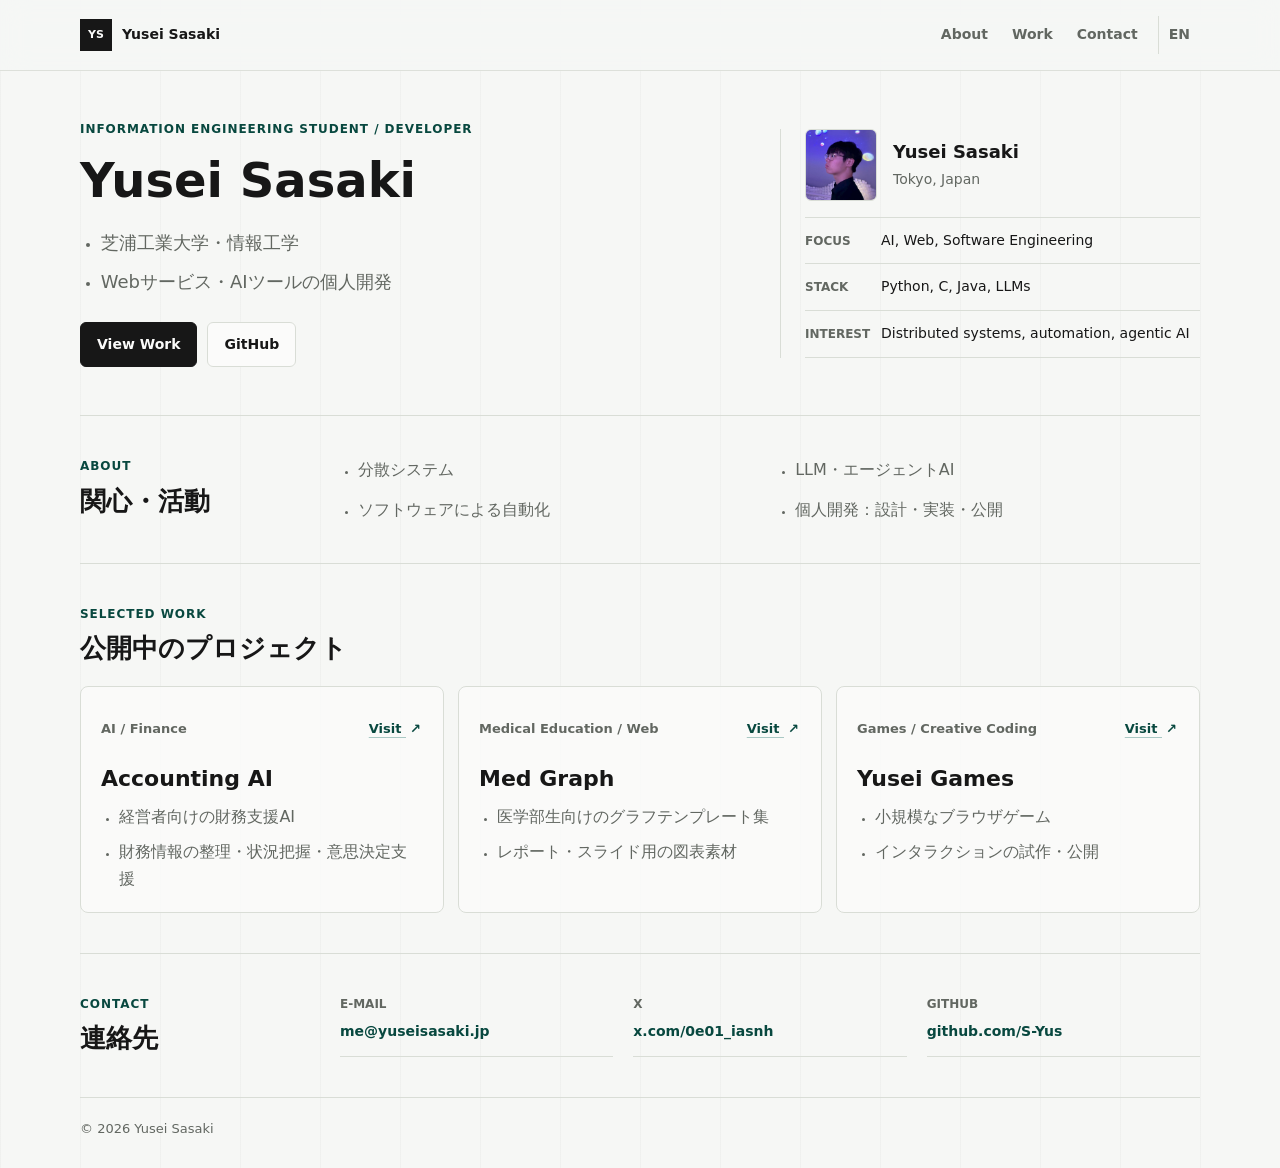
==== commit c966a141: "Tighten desktop layout and preserve short-page navigation" ====
--- a/index.html
+++ b/index.html
@@ -18,7 +18,7 @@
   <link rel="alternate" hreflang="ja" href="https://yuseisasaki.jp/" />
   <link rel="alternate" hreflang="en" href="https://yuseisasaki.jp/en.html" />
   <link rel="preconnect" href="https://github.com" />
-  <link rel="stylesheet" href="style.css?v=20261114-2" />
+  <link rel="stylesheet" href="style.css?v=20261114-3" />
 </head>
 <body>
   <div class="grid-signals" aria-hidden="true"><i></i><i></i><i></i></div>
@@ -167,6 +167,6 @@
     <p>&copy; <span id="year"></span> Yusei Sasaki</p>
   </footer>
 
-  <script src="script.js?v=20261114-1"></script>
+  <script src="script.js?v=20261114-2"></script>
 </body>
 </html>
--- a/style.css
+++ b/style.css
@@ -456,6 +456,91 @@
   margin: 0;
 }
 
+@media (min-width: 901px) {
+  .hero {
+    grid-template-columns: minmax(0, 1fr) 420px;
+    gap: 48px;
+    padding: 48px 0;
+  }
+
+  .hero h1 { font-size: 48px; }
+  .lead { margin-top: 20px; }
+  .hero-actions { margin-top: 24px; }
+
+  .profile-panel {
+    display: grid;
+    grid-template-columns: 72px minmax(0, 1fr);
+    align-items: center;
+    gap: 16px;
+    padding: 0 0 0 24px;
+    border: 0;
+    border-left: 1px solid var(--line);
+    border-radius: 0;
+    background: none;
+    box-shadow: none;
+  }
+
+  .avatar { width: 72px; height: 72px; }
+  .profile-name { margin: 0; }
+
+  .facts {
+    grid-column: 1 / -1;
+    margin: 0;
+  }
+
+  .facts div {
+    display: grid;
+    grid-template-columns: 64px minmax(0, 1fr);
+    gap: 12px;
+    align-items: baseline;
+    padding: 12px 0;
+  }
+
+  .facts dd { margin: 0; }
+  .section { padding: 40px 0; }
+  .section h2 { font-size: 26px; }
+  .section-label { margin-bottom: 10px; }
+  .section-heading { margin-bottom: 22px; }
+
+  .split-section,
+  .contact-section {
+    grid-template-columns: 220px minmax(0, 1fr);
+    gap: 40px;
+    align-items: start;
+  }
+
+  .section-body .fact-list {
+    grid-template-columns: repeat(2, minmax(0, 1fr));
+    column-gap: 32px;
+    row-gap: 12px;
+  }
+
+  .project-list { grid-template-columns: repeat(3, minmax(0, 1fr)); }
+  .project-card { padding: 20px; }
+  .project-card h3 { font-size: 22px; }
+  .project-meta { min-height: 44px; gap: 12px; margin-bottom: 14px; }
+  .project-meta a { flex-shrink: 0; }
+
+  .contact-links {
+    grid-template-columns: repeat(3, minmax(0, 1fr));
+    gap: 20px;
+  }
+
+  .contact-links a {
+    min-width: 0;
+    flex-direction: column;
+    align-items: flex-start;
+    justify-content: flex-start;
+    gap: 6px;
+    padding: 0 0 12px;
+    font-size: 14px;
+    overflow-wrap: anywhere;
+  }
+
+  .contact-links a::after { display: none; }
+  .footer { padding: 20px 0 28px; }
+}
+
 @media (max-width: 900px) {
   .hero,
   .split-section,
